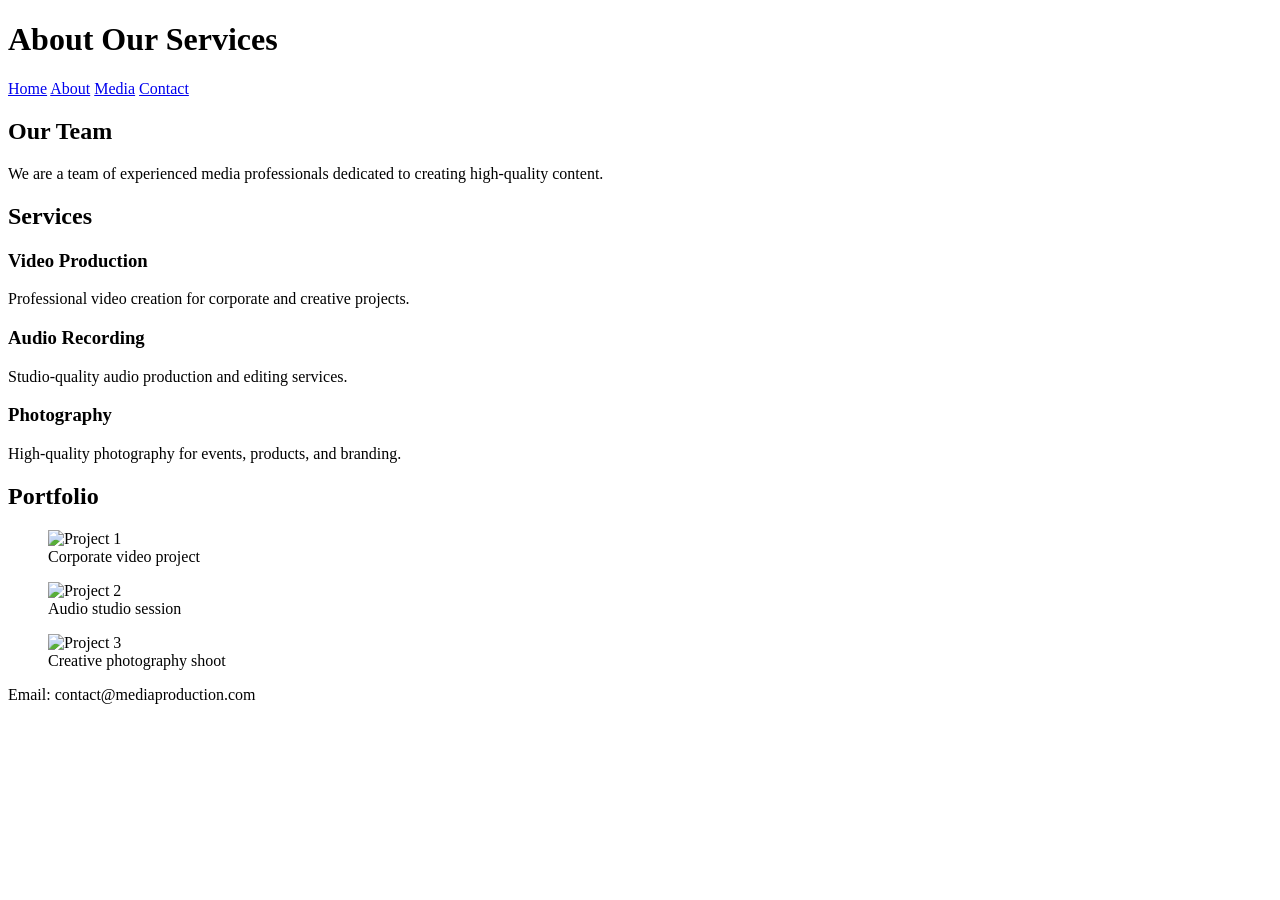
==== about.html @ 88a5a1ab "feat(about): implement semantic structure and add services and portfolio section - Replaced divs wit" ====
<!DOCTYPE html>
<html lang="en">
<head>
    <meta charset="UTF-8">
    <meta name="viewport" content="width=device-width, initial-scale=1.0">
    <meta name="description" content="Learn about our media production team and services.">
    <title>About Us</title>
    <link rel="stylesheet" href="css/styles.css">
</head>
<body>

<header class="top">
    <h1>About Our Services</h1>
    <nav class="nav">
        <a href="index.html">Home</a>
        <a href="about.html">About</a>
        <a href="media.html">Media</a>
        <a href="contact.html">Contact</a>
    </nav>
</header>

<main>

<section>
    <h2>Our Team</h2>
    <p>We are a team of experienced media professionals dedicated to creating high-quality content.</p>
</section>

<section class="services">
    <h2>Services</h2>

    <article>
        <h3>Video Production</h3>
        <p>Professional video creation for corporate and creative projects.</p>
    </article>

    <article>
        <h3>Audio Recording</h3>
        <p>Studio-quality audio production and editing services.</p>
    </article>

    <article>
        <h3>Photography</h3>
        <p>High-quality photography for events, products, and branding.</p>
    </article>
</section>

<section class="portfolio">
    <h2>Portfolio</h2>

    <figure>
        <img src="images/work1.jpg" alt="Project 1">
        <figcaption>Corporate video project</figcaption>
    </figure>

    <figure>
        <img src="images/work2.jpg" alt="Project 2">
        <figcaption>Audio studio session</figcaption>
    </figure>

    <figure>
        <img src="images/work3.jpg" alt="Project 3">
        <figcaption>Creative photography shoot</figcaption>
    </figure>

</section>

</main>

<footer class="bottom">
    <p>Email: contact@mediaproduction.com</p>
</footer>

</body>
</html>
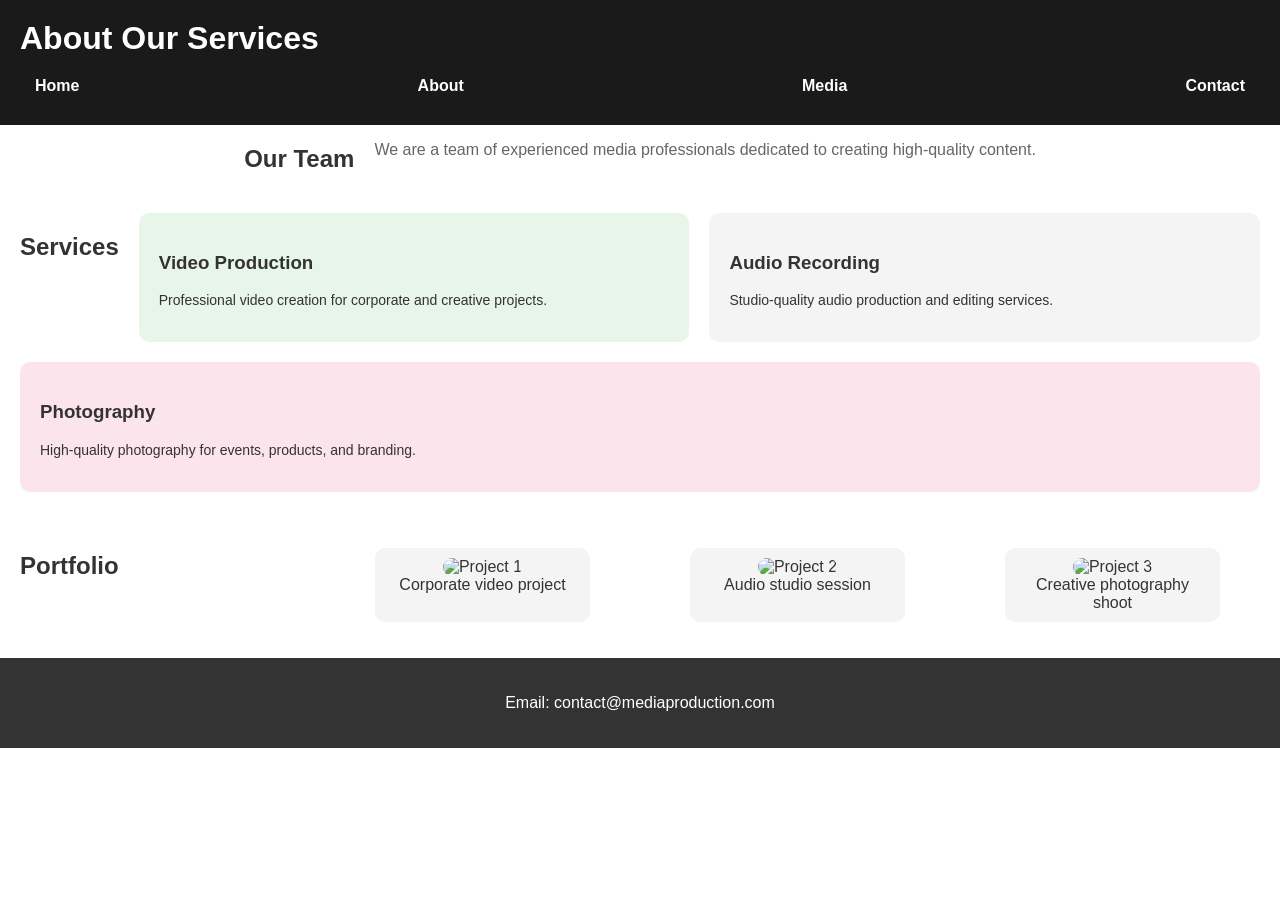
==== commit 4f355a6d: "feat(css): add advanced selectors and pseudo-classes - Implemented multiple selector types (ID, attr" ====
--- a/about.html
+++ b/about.html
@@ -29,17 +29,17 @@
 <section class="services">
     <h2>Services</h2>
 
-    <article>
+    <article class="article-card" >
         <h3>Video Production</h3>
         <p>Professional video creation for corporate and creative projects.</p>
     </article>
 
-    <article>
+    <article class="article-card">
         <h3>Audio Recording</h3>
         <p>Studio-quality audio production and editing services.</p>
     </article>
 
-    <article>
+    <article class="article-card">
         <h3>Photography</h3>
         <p>High-quality photography for events, products, and branding.</p>
     </article>
--- a/css/styles.css
+++ b/css/styles.css
@@ -0,0 +1,244 @@
+/* Basic styles with multiple errors and missing features */
+
+body {
+    font-family: Arial;
+    margin: 0;
+    padding: 0;
+    color: #333;
+}
+
+.top {
+    background-color: #1a1a1a;
+    color: white;
+    padding: 20px;
+}
+
+.top h1 {
+    margin: 0;
+}
+
+#main-heading {
+    text-transform: uppercase;
+}
+
+/* Navigation - not using flexbox, poor styling */
+/* Flexbox Navigation */
+.nav {
+    display: flex;
+    justify-content: space-between;
+    align-items: center;
+    flex-wrap: wrap;
+    margin-top: 10px;
+}
+
+.nav a {
+    color: white;
+    text-decoration: none;
+    padding: 10px 15px;
+}
+
+/* Hover effect (pseudo-class) */
+.nav a:hover {
+    background-color: #007BFF;
+    color: white;
+}
+.nav > a {
+    font-weight: bold;
+}
+
+h2 + p {
+    color: #666;
+}
+
+input[type="text"],
+input[type="email"] {
+    border: 2px solid #ccc;
+}
+
+input:focus, textarea:focus {
+    border-color: blue;
+    outline: none;
+}
+
+/* Services Flexbox Layout */
+.services {
+    display: flex;
+    justify-content: space-between;
+    gap: 20px;
+    flex-wrap: wrap;
+    padding: 20px;
+}
+
+.services article {
+    flex: 1 1 30%;
+    background-color: #f4f4f4;
+    padding: 20px;
+    border-radius: 10px;
+}
+.services article:first-child {
+    background-color: #e3f2fd;
+}
+.services article:last-child {
+    background-color: #fce4ec;
+}
+
+.services article:nth-child(2) {
+    background-color: #e8f5e9;
+}
+.nav a:not(:last-child) {
+    margin-right: 10px;
+}
+
+.services.article-card {
+    border: 2px solid black;
+}
+
+input:valid {
+    border-color: green;
+}
+
+input:invalid {
+    border-color: red;
+}
+
+button:hover {
+    background-color: darkblue;
+    transform: scale(1.05);
+}
+
+button:active {
+    transform: scale(0.95);
+}
+
+.services article p {
+    font-size: 14px;
+}
+/* Video Section Flexbox */
+section video {
+    margin: 10px;
+}
+
+section:first-of-type {
+    display: flex;
+    justify-content: center;
+    gap: 20px;
+    flex-wrap: wrap;
+}
+
+.bottom {
+    display: flex;
+    justify-content: center;
+    align-items: center;
+    flex-direction: column;
+}
+/* Missing: pseudo-classes for hover effects */
+/* Missing: combination selectors */
+/* Missing: advanced selector types (attribute, child, etc) */
+
+.hero {
+    padding: 60px 20px;
+    background-color: lightgray;
+    /* Poor colour contrast */
+    color: #ddd;
+}
+
+/* Missing: flexbox layouts (requirement: 2+ flexbox layouts) */
+/* Missing: CSS Grid layout (requirement: 1+ grid layout) */
+
+.content {
+    padding: 40px 20px;
+}
+
+/* Missing: text effects (shadows, gradients) */
+/* Missing: transforms */
+/* Missing: transitions */
+/* Missing: keyframe animations */
+
+img {
+    max-width: 100%;
+}
+
+/* Video and audio styling missing */
+
+/* Form styling incomplete */
+form input {
+    display: block;
+    margin: 10px 0;
+    padding: 5px;
+}
+
+form button {
+    padding: 10px 20px;
+    background-color: blue;
+    color: white;
+    border: none;
+}
+
+.bottom {
+    background-color: #333;
+    color: white;
+    padding: 20px;
+    text-align: center;
+}
+
+/* Responsive Design */
+@media (max-width: 768px) {
+    
+    .nav {
+        flex-direction: column;
+        align-items: flex-start;
+    }
+
+    .services {
+        flex-direction: column;
+    }
+
+}
+/* Portfolio Grid Layout */
+.portfolio {
+    display: grid;
+    grid-template-columns: repeat(auto-fit, minmax(250px, 1fr));
+    gap: 20px;
+    padding: 20px;
+}
+
+.portfolio figure {
+    background-color: #f4f4f4;
+    padding: 10px;
+    border-radius: 10px;
+    text-align: center;
+}
+/* Testimonials Grid */
+.testimonials {
+    display: grid;
+    grid-template-columns: repeat(2, 1fr);
+    gap: 20px;
+    padding: 20px;
+}
+
+.testimonials figure {
+    background-color: #f9f9f9;
+    padding: 15px;
+    border-radius: 10px;
+}
+@media (max-width: 768px) {
+
+    .testimonials {
+        grid-template-columns: 1fr;
+    }
+
+}
+
+.portfolio img,
+.testimonials img {
+    width: 100%;
+    border-radius: 10px;
+}
+
+
+
+/* Missing: responsive design with media queries */
+/* Missing: advanced layout techniques */
+/* Code quality issues: poor naming, no comments, inconsistent spacing */
+/* Only using 3 selector types (element, class) - needs 5+ */
+/* No pseudo-classes used - needs 5+ */
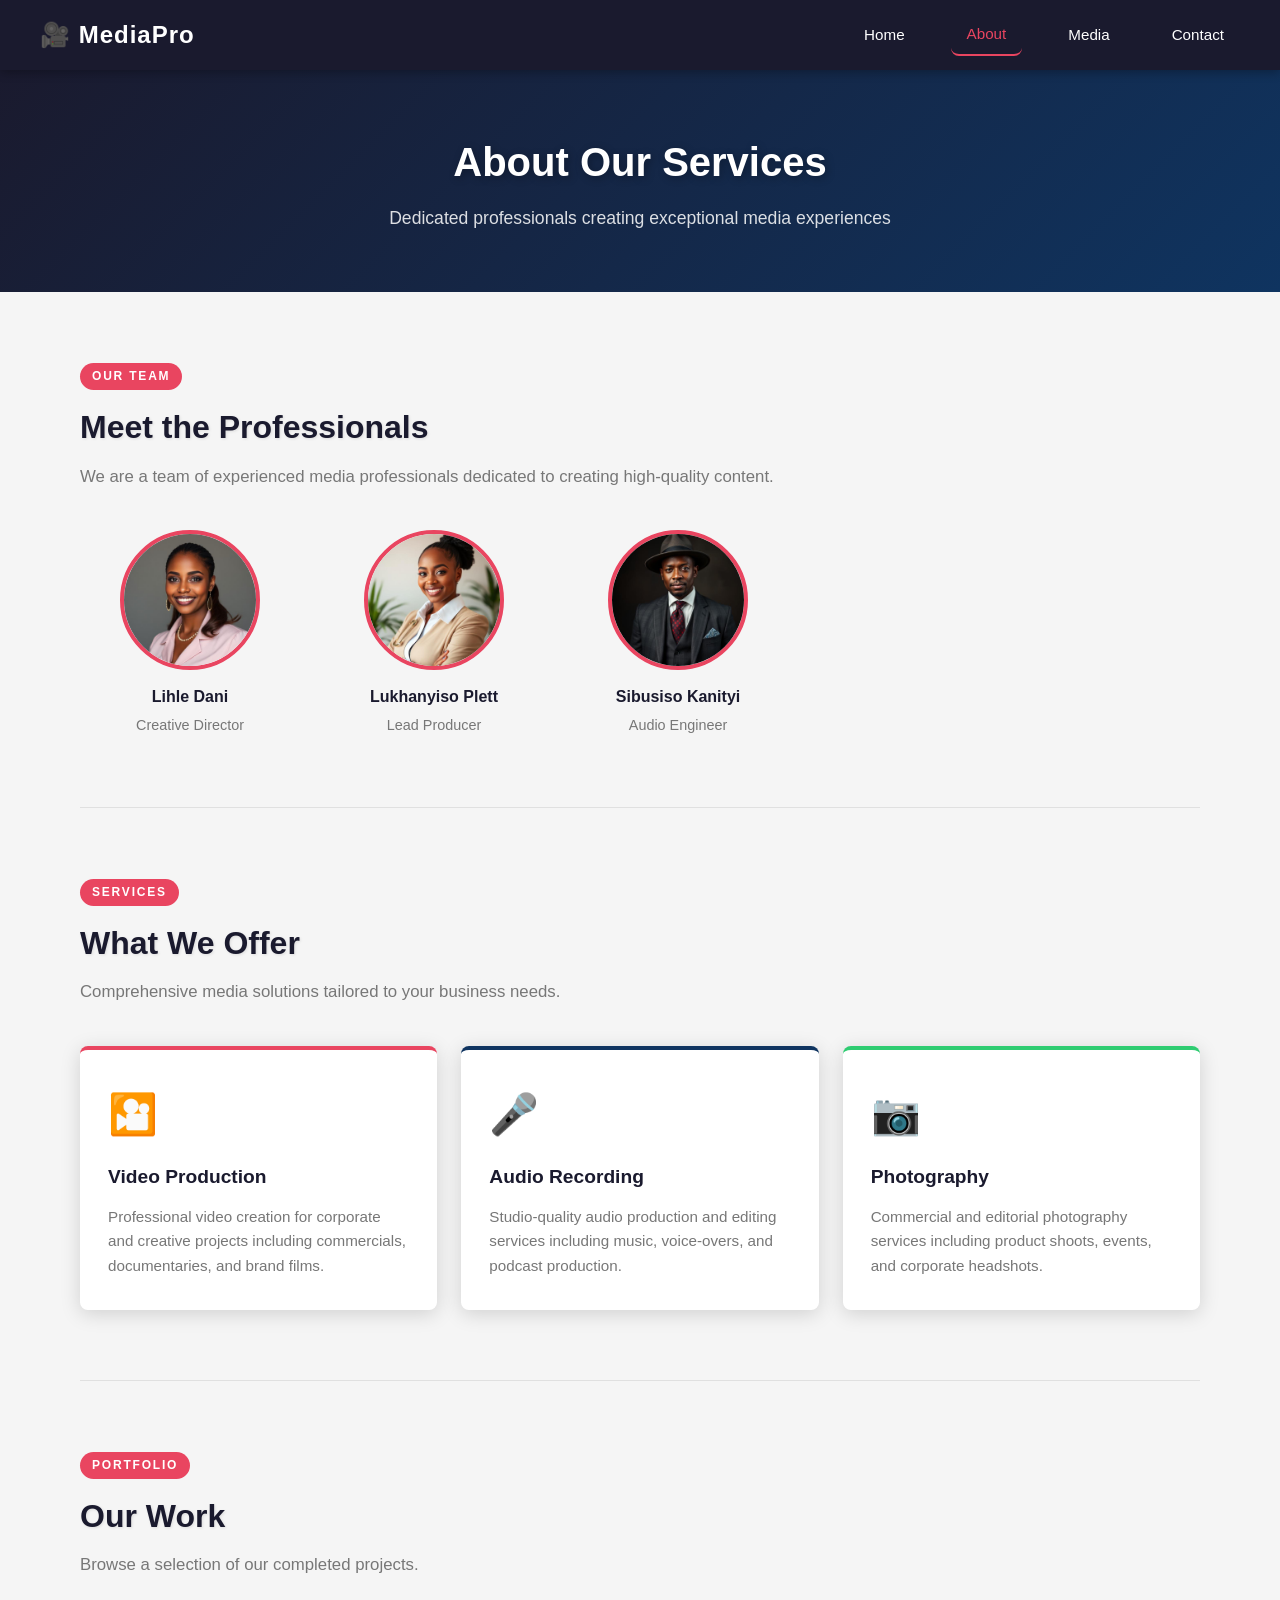
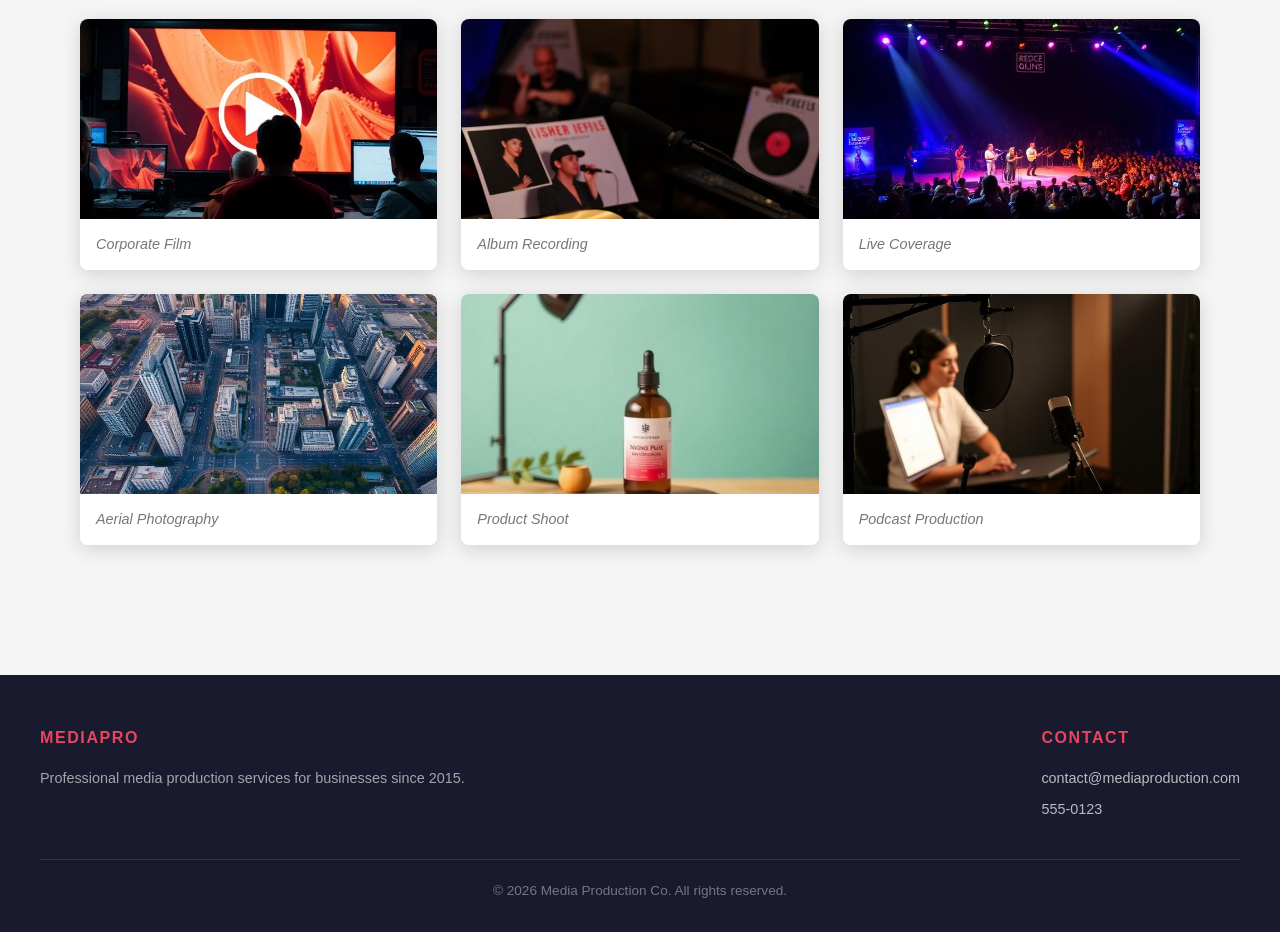
==== commit 592ec61f: "Due to network I could not commit. So I just kept coding while. I have done a lot of things, updatin" ====
--- a/about.html
+++ b/about.html
@@ -3,73 +3,144 @@
 <head>
     <meta charset="UTF-8">
     <meta name="viewport" content="width=device-width, initial-scale=1.0">
-    <meta name="description" content="Learn about our media production team and services.">
-    <title>About Us</title>
+    <meta name="description" content="Meet our team of experienced media professionals and learn about our services.">
+    <meta name="author" content="Media Production Co.">
+    <title>About Us | Media Production Co.</title>
     <link rel="stylesheet" href="css/styles.css">
 </head>
 <body>
 
-<header class="top">
-    <h1>About Our Services</h1>
-    <nav class="nav">
-        <a href="index.html">Home</a>
-        <a href="about.html">About</a>
-        <a href="media.html">Media</a>
-        <a href="contact.html">Contact</a>
-    </nav>
-</header>
+    <header>
+        <div class="header-inner">
+            <a href="index.html" class="logo">&#127909; MediaPro</a>
+            <nav aria-label="Main navigation">
+                <a href="index.html">Home</a>
+                <a href="about.html" class="active">About</a>
+                <a href="media.html">Media</a>
+                <a href="contact.html">Contact</a>
+            </nav>
+        </div>
+    </header>
 
-<main>
+    <div class="page-banner">
+        <h1>About Our Services</h1>
+        <p>Dedicated professionals creating exceptional media experiences</p>
+    </div>
 
-<section>
-    <h2>Our Team</h2>
-    <p>We are a team of experienced media professionals dedicated to creating high-quality content.</p>
-</section>
+    <main>
 
-<section class="services">
-    <h2>Services</h2>
+        <section aria-labelledby="team-heading">
+            <span class="section-label">Our Team</span>
+            <h2 id="team-heading">Meet the Professionals</h2>
+            <p>We are a team of experienced media professionals dedicated to creating high-quality content.</p>
 
-    <article class="article-card" >
-        <h3>Video Production</h3>
-        <p>Professional video creation for corporate and creative projects.</p>
-    </article>
+            <div class="team-flex">
+                <div class="team-card">
+                    <figure>
+                        <img src="images/Lihle Dani.jpeg" alt="Portrait of Lihle Dani, Creative Director">
+                        <figcaption>
+                            <strong>Lihle Dani</strong>
+                            Creative Director
+                        </figcaption>
+                    </figure>
+                </div>
+                <div class="team-card">
+                    <figure>
+                        <img src="images/Lukhanyiso Plett.jpeg" alt="Portrait of Lukhanyi Plett, Lead Producer">
+                        <figcaption>
+                            <strong>Lukhanyiso Plett</strong>
+                            Lead Producer
+                        </figcaption>
+                    </figure>
+                </div>
+                <div class="team-card">
+                    <figure>
+                        <img src="images/Sibusiso Kanityi.jpeg" alt="Portrait of Sibusiso Kanityi, Audio Engineer">
+                        <figcaption>
+                            <strong>Sibusiso Kanityi</strong>
+                            Audio Engineer
+                        </figcaption>
+                    </figure>
+                </div>
+            </div>
+        </section>
 
-    <article class="article-card">
-        <h3>Audio Recording</h3>
-        <p>Studio-quality audio production and editing services.</p>
-    </article>
+        <section aria-labelledby="services-heading">
+            <span class="section-label">Services</span>
+            <h2 id="services-heading">What We Offer</h2>
+            <p>Comprehensive media solutions tailored to your business needs.</p>
 
-    <article class="article-card">
-        <h3>Photography</h3>
-        <p>High-quality photography for events, products, and branding.</p>
-    </article>
-</section>
+            <div class="services-flex">
+                <article class="service-card">
+                    <span class="service-icon">&#127910;</span>
+                    <h3>Video Production</h3>
+                    <p>Professional video creation for corporate and creative projects including commercials, documentaries, and brand films.</p>
+                </article>
+                <article class="service-card">
+                    <span class="service-icon">&#127908;</span>
+                    <h3>Audio Recording</h3>
+                    <p>Studio-quality audio production and editing services including music, voice-overs, and podcast production.</p>
+                </article>
+                <article class="service-card">
+                    <span class="service-icon">&#128247;</span>
+                    <h3>Photography</h3>
+                    <p>Commercial and editorial photography services including product shoots, events, and corporate headshots.</p>
+                </article>
+            </div>
+        </section>
 
-<section class="portfolio">
-    <h2>Portfolio</h2>
+        <section aria-labelledby="portfolio-heading">
+            <span class="section-label">Portfolio</span>
+            <h2 id="portfolio-heading">Our Work</h2>
+            <p>Browse a selection of our completed projects.</p>
 
-    <figure>
-        <img src="images/work1.jpg" alt="Project 1">
-        <figcaption>Corporate video project</figcaption>
-    </figure>
+            <div class="portfolio-grid">
+                <figure>
+                    <img src="images/Corporate video.jpeg" alt="Corporate video production filming on location in an office">
+                    <figcaption>Corporate Film</figcaption>
+                </figure>
+                <figure>
+                    <img src="images/Album.jpeg" alt="Professional recording studio with mixing board">
+                    <figcaption>Album Recording</figcaption>
+                </figure>
+                <figure>
+                    <img src="images/Live event coverage.jpeg" alt="Live event with professional video coverage">
+                    <figcaption>Live Coverage</figcaption>
+                </figure>
+                <figure>
+                    <img src="images/Aerial photography.jpeg" alt="Drone aerial photography of cityscape">
+                    <figcaption>Aerial Photography</figcaption>
+                </figure>
+                <figure>
+                    <img src="images/product shoot.jpeg" alt="Product photography on white studio backdrop">
+                    <figcaption>Product Shoot</figcaption>
+                </figure>
+                <figure>
+                    <img src="images/Podcast.jpeg" alt="Radio host recording podcast in studio">
+                    <figcaption>Podcast Production</figcaption>
+                </figure>
+            </div>
+        </section>
 
-    <figure>
-        <img src="images/work2.jpg" alt="Project 2">
-        <figcaption>Audio studio session</figcaption>
-    </figure>
+    </main>
 
-    <figure>
-        <img src="images/work3.jpg" alt="Project 3">
-        <figcaption>Creative photography shoot</figcaption>
-    </figure>
-
-</section>
-
-</main>
-
-<footer class="bottom">
-    <p>Email: contact@mediaproduction.com</p>
-</footer>
+    <footer>
+        <div class="footer-inner">
+            <div class="footer-col">
+                <h4>MediaPro</h4>
+                <p style="color:rgba(255,255,255,0.6); font-size:0.9rem;">Professional media production services for businesses since 2015.</p>
+            </div>
+            
+            <div class="footer-col">
+                <h4>Contact</h4>
+                <a href="mailto:contact@mediaproduction.com">contact@mediaproduction.com</a>
+                <a href="tel:5550123">555-0123</a>
+            </div>
+        </div>
+        <div class="footer-bottom">
+            <p>&copy; 2026 Media Production Co. All rights reserved.</p>
+        </div>
+    </footer>
 
 </body>
-</html>+</html>
--- a/css/styles.css
+++ b/css/styles.css
@@ -1,244 +1,829 @@
-/* Basic styles with multiple errors and missing features */
-
-body {
-    font-family: Arial;
+*, *::before, *::after {
+    box-sizing: border-box;
     margin: 0;
     padding: 0;
-    color: #333;
-}
-
-.top {
-    background-color: #1a1a1a;
-    color: white;
-    padding: 20px;
-}
-
-.top h1 {
-    margin: 0;
-}
-
-#main-heading {
-    text-transform: uppercase;
-}
-
-/* Navigation - not using flexbox, poor styling */
-/* Flexbox Navigation */
-.nav {
+}
+
+:root {
+    --primary: #1a1a2e;
+    --secondary: #16213e;
+    --accent: #e94560;
+    --accent2: #0f3460;
+    --light: #f5f5f5;
+    --white: #ffffff;
+    --text: #333333;
+    --muted: #777777;
+    --radius: 8px;
+    --shadow: 0 4px 20px rgba(0,0,0,0.15);
+    --transition: 0.3s ease;
+}
+
+html {
+    scroll-behavior: smooth;
+}
+
+body {
+    font-family: 'Segoe UI', Arial, sans-serif;
+    color: var(--text);
+    background-color: var(--light);
+    line-height: 1.6;
+}
+
+img {
+    max-width: 100%;
+    height: auto;
+    display: block;
+}
+
+a {
+    text-decoration: none;
+    color: inherit;
+}
+
+@keyframes fadeIn {
+    0%   { opacity: 0; transform: translateY(30px); }
+    100% { opacity: 1; transform: translateY(0); }
+}
+
+@keyframes pulse {
+    0%   { transform: scale(1); }
+    50%  { transform: scale(1.05); }
+    100% { transform: scale(1); }
+}
+
+@keyframes slideInLeft {
+    0%   { opacity: 0; transform: translateX(-60px); }
+    100% { opacity: 1; transform: translateX(0); }
+}
+
+@keyframes spin {
+    0%   { transform: rotate(0deg); }
+    100% { transform: rotate(360deg); }
+}
+
+@keyframes shimmer {
+    0%   { background-position: -200% center; }
+    100% { background-position: 200% center; }
+}
+
+
+header {
+    background-color: var(--primary);
+    color: var(--white);
+    padding: 0 40px;
+    position: sticky;
+    top: 0;
+    z-index: 100;
+    box-shadow: 0 2px 10px rgba(0,0,0,0.3);
+}
+
+header .header-inner {
     display: flex;
     justify-content: space-between;
     align-items: center;
+    height: 70px;
+    max-width: 1200px;
+    margin: 0 auto;
+}
+
+header .logo {
+    font-size: 1.5rem;
+    font-weight: 700;
+    color: var(--white);
+    letter-spacing: 1px;
+    display: inline-block;
+    transition: transform var(--transition), color var(--transition);
+}
+
+header .logo:hover {
+    color: var(--accent);
+    transform: skew(-3deg);
+}
+
+nav {
+    display: flex;
+    gap: 30px;
+    align-items: center;
     flex-wrap: wrap;
+}
+
+nav a[href] {
+    color: var(--white);
+    font-size: 0.95rem;
+    font-weight: 500;
+    padding: 8px 16px;
+    border-radius: var(--radius);
+    position: relative;
+    transition: color var(--transition), background-color var(--transition);
+}
+
+nav a[href]:hover {
+    color: var(--accent);
+    background-color: rgba(233, 69, 96, 0.1);
+}
+
+nav a[href].active {
+    color: var(--accent);
+    border-bottom: 2px solid var(--accent);
+}
+
+nav a[href]:focus {
+    outline: 2px solid var(--accent);
+    outline-offset: 2px;
+}
+
+
+.hero {
+    background: linear-gradient(135deg, var(--primary) 0%, var(--accent2) 60%, var(--accent) 100%);
+    color: var(--white);
+    padding: 100px 40px;
+    text-align: center;
+    position: relative;
+    overflow: hidden;
+}
+
+.hero::before {
+    content: '';
+    position: absolute;
+    top: -50%;
+    left: -50%;
+    width: 200%;
+    height: 200%;
+    background: radial-gradient(circle, rgba(255,255,255,0.03) 0%, transparent 60%);
+    animation: spin 20s linear infinite;
+}
+
+.hero-content {
+    position: relative;
+    z-index: 1;
+    animation: fadeIn 1s ease forwards;
+    max-width: 800px;
+    margin: 0 auto;
+}
+
+.hero h2 {
+    font-size: 3rem;
+    font-weight: 800;
+    margin-bottom: 20px;
+    background: linear-gradient(90deg, #ffffff, #e94560, #ffffff);
+    background-size: 200% auto;
+    -webkit-background-clip: text;
+    -webkit-text-fill-color: transparent;
+    background-clip: text;
+    animation: shimmer 3s linear infinite;
+}
+
+.hero p {
+    font-size: 1.2rem;
+    opacity: 0.9;
+    margin-bottom: 30px;
+}
+
+.btn {
+    display: inline-block;
+    padding: 14px 36px;
+    background-color: var(--accent);
+    color: var(--white);
+    border-radius: 50px;
+    font-weight: 600;
+    font-size: 1rem;
+    transition: background-color var(--transition), transform var(--transition), box-shadow var(--transition);
+    box-shadow: 0 4px 15px rgba(233, 69, 96, 0.4);
+}
+
+.btn:hover {
+    background-color: #c73652;
+    transform: scale(1.05);
+    box-shadow: 0 6px 20px rgba(233, 69, 96, 0.6);
+}
+
+.btn:focus {
+    outline: 3px solid rgba(233,69,96,0.5);
+    outline-offset: 3px;
+}
+
+
+main {
+    max-width: 1200px;
+    margin: 0 auto;
+    padding: 0 40px;
+}
+
+section {
+    padding: 70px 0;
+    border-bottom: 1px solid #e0e0e0;
+}
+
+section:last-child {
+    border-bottom: none;
+}
+
+section h2 {
+    font-size: 2rem;
+    color: var(--primary);
+    margin-bottom: 10px;
+    text-shadow: 1px 1px 3px rgba(0,0,0,0.1);
+}
+
+section h2 + p {
+    color: var(--muted);
+    margin-bottom: 40px;
+    font-size: 1.05rem;
+}
+
+.section-label {
+    display: inline-block;
+    background-color: var(--accent);
+    color: var(--white);
+    font-size: 0.75rem;
+    font-weight: 700;
+    letter-spacing: 0.15em;
+    text-transform: uppercase;
+    padding: 4px 12px;
+    border-radius: 50px;
+    margin-bottom: 12px;
+}
+
+
+.services-flex {
+    display: flex;
+    flex-wrap: wrap;
+    gap: 24px;
+    justify-content: space-between;
+    align-items: stretch;
+}
+
+.service-card {
+    flex: 1 1 280px;
+    background: var(--white);
+    border-radius: var(--radius);
+    padding: 32px 28px;
+    box-shadow: var(--shadow);
+    border-top: 4px solid var(--accent);
+    animation: fadeIn 0.8s ease forwards;
+    transition: transform var(--transition), box-shadow var(--transition);
+}
+
+.service-card:hover {
+    transform: translateY(-8px);
+    box-shadow: 0 12px 30px rgba(0,0,0,0.2);
+}
+
+.service-card:nth-child(2) {
+    border-top-color: var(--accent2);
+    animation-delay: 0.2s;
+}
+
+.service-card:nth-child(3) {
+    border-top-color: #2ecc71;
+    animation-delay: 0.4s;
+}
+
+.service-card h3 {
+    font-size: 1.2rem;
+    color: var(--primary);
+    margin-bottom: 12px;
+}
+
+.service-card p {
+    color: var(--muted);
+    font-size: 0.95rem;
+}
+
+.service-icon {
+    font-size: 2.5rem;
+    margin-bottom: 16px;
+    display: inline-block;
+    transition: transform var(--transition);
+}
+
+.service-card:hover .service-icon {
+    transform: rotate(10deg) scale(1.2);
+}
+
+
+.portfolio-grid {
+    display: grid;
+    grid-template-columns: repeat(auto-fit, minmax(280px, 1fr));
+    grid-gap: 24px;
+    margin-top: 20px;
+}
+
+.portfolio-grid figure {
+    margin: 0;
+    border-radius: var(--radius);
+    overflow: hidden;
+    box-shadow: var(--shadow);
+    background: var(--white);
+    transition: transform var(--transition), box-shadow var(--transition);
+}
+
+.portfolio-grid figure:hover {
+    transform: scale(1.02);
+    box-shadow: 0 10px 30px rgba(0,0,0,0.25);
+}
+
+.portfolio-grid figure img {
+    width: 100%;
+    height: 200px;
+    object-fit: cover;
+    transition: transform var(--transition);
+}
+
+.portfolio-grid figure:hover img {
+    transform: scale(1.08);
+}
+
+.portfolio-grid figcaption {
+    padding: 14px 16px;
+    font-size: 0.9rem;
+    color: var(--muted);
+    font-style: italic;
+    background: var(--white);
+}
+
+
+.testimonials-grid {
+    display: grid;
+    grid-template-columns: repeat(auto-fit, minmax(300px, 1fr));
+    grid-gap: 24px;
+}
+
+.testimonial-item figure {
+    margin: 0;
+    background: var(--white);
+    border-radius: var(--radius);
+    overflow: hidden;
+    box-shadow: var(--shadow);
+    text-align: center;
+    padding-bottom: 20px;
+    transition: transform var(--transition);
+}
+
+.testimonial-item figure:hover {
+    transform: translateY(-5px);
+}
+
+.testimonial-item figure img {
+    width: 100%;
+    height: 220px;
+    object-fit: cover;
+}
+
+.testimonial-item figcaption {
+    padding: 16px;
+    font-size: 0.95rem;
+    color: var(--muted);
+    font-style: italic;
+}
+
+.testimonial-item figcaption strong {
+    display: block;
+    color: var(--primary);
+    font-style: normal;
+    margin-top: 8px;
+}
+
+
+.video-flex {
+    display: flex;
+    flex-wrap: wrap;
+    gap: 24px;
+    justify-content: center;
+    align-items: flex-start;
+}
+
+.video-flex > * {
+    flex: 1 1 400px;
+}
+
+.video-wrapper {
+    background: #000;
+    border-radius: var(--radius);
+    overflow: hidden;
+    box-shadow: var(--shadow);
+}
+
+.video-wrapper video {
+    width: 100%;
+    display: block;
+}
+
+
+.audio-player {
+    background: var(--white);
+    border-radius: var(--radius);
+    padding: 30px;
+    box-shadow: var(--shadow);
+    max-width: 600px;
+}
+
+.audio-player p {
+    margin-bottom: 16px;
+    color: var(--muted);
+}
+
+.audio-player audio {
+    width: 100%;
+}
+
+
+.map-wrapper {
+    border-radius: var(--radius);
+    overflow: hidden;
+    box-shadow: var(--shadow);
+}
+
+.map-wrapper iframe {
+    width: 100%;
+    height: 400px;
+    border: none;
+    display: block;
+}
+
+
+.contact-form {
+    background: var(--white);
+    border-radius: var(--radius);
+    padding: 50px;
+    box-shadow: var(--shadow);
+    max-width: 750px;
+    margin: 0 auto;
+    animation: slideInLeft 0.8s ease forwards;
+}
+
+fieldset {
+    border: 2px solid #e0e0e0;
+    border-radius: var(--radius);
+    padding: 24px;
+    margin-bottom: 28px;
+    transition: border-color var(--transition);
+}
+
+fieldset:focus-within {
+    border-color: var(--accent);
+}
+
+legend {
+    font-weight: 700;
+    color: var(--primary);
+    font-size: 1rem;
+    padding: 0 10px;
+    text-transform: uppercase;
+    letter-spacing: 0.1em;
+    font-size: 0.85rem;
+}
+
+.form-group {
+    margin-bottom: 20px;
+}
+
+.form-group > label {
+    display: block;
+    font-weight: 600;
+    margin-bottom: 6px;
+    color: var(--primary);
+    font-size: 0.9rem;
+}
+
+input[required]::placeholder,
+textarea[required]::placeholder {
+    color: #aaa;
+}
+
+input[type="text"],
+input[type="email"],
+input[type="tel"],
+input[type="url"],
+input[type="date"],
+input[type="number"],
+select,
+textarea {
+    width: 100%;
+    padding: 12px 16px;
+    border: 2px solid #ddd;
+    border-radius: var(--radius);
+    font-size: 0.95rem;
+    font-family: inherit;
+    color: var(--text);
+    background: #fafafa;
+    transition: border-color var(--transition), box-shadow var(--transition), background var(--transition);
+}
+
+input[type="text"]:focus,
+input[type="email"]:focus,
+input[type="tel"]:focus,
+input[type="url"]:focus,
+input[type="date"]:focus,
+input[type="number"]:focus,
+select:focus,
+textarea:focus {
+    outline: none;
+    border-color: var(--accent);
+    box-shadow: 0 0 0 3px rgba(233,69,96,0.15);
+    background: var(--white);
+}
+
+input:valid {
+    border-color: #2ecc71;
+}
+
+input:invalid:not(:placeholder-shown) {
+    border-color: var(--accent);
+}
+
+textarea {
+    resize: vertical;
+    min-height: 120px;
+}
+
+select {
+    cursor: pointer;
+    appearance: none;
+    background-image: url("data:image/svg+xml,%3Csvg xmlns='http://www.w3.org/2000/svg' width='12' height='8' viewBox='0 0 12 8'%3E%3Cpath fill='%23333' d='M6 8L0 0h12z'/%3E%3C/svg%3E");
+    background-repeat: no-repeat;
+    background-position: right 16px center;
+    padding-right: 40px;
+}
+
+.radio-group,
+.checkbox-group {
+    display: flex;
+    flex-direction: column;
+    gap: 10px;
+    margin-top: 8px;
+}
+
+.radio-group label,
+.checkbox-group label {
+    display: flex;
+    align-items: center;
+    gap: 10px;
+    font-weight: 400;
+    cursor: pointer;
+    padding: 8px 12px;
+    border-radius: var(--radius);
+    transition: background-color var(--transition);
+}
+
+.radio-group label:hover,
+.checkbox-group label:hover {
+    background-color: rgba(233,69,96,0.06);
+}
+
+input[type="radio"],
+input[type="checkbox"] {
+    width: 18px;
+    height: 18px;
+    accent-color: var(--accent);
+    cursor: pointer;
+}
+
+.submit-btn {
+    width: 100%;
+    padding: 16px;
+    background: linear-gradient(135deg, var(--accent), var(--accent2));
+    color: var(--white);
+    border: none;
+    border-radius: 50px;
+    font-size: 1.1rem;
+    font-weight: 700;
+    cursor: pointer;
+    letter-spacing: 0.05em;
+    text-transform: uppercase;
+    transition: transform var(--transition), box-shadow var(--transition);
+    box-shadow: 0 4px 15px rgba(233,69,96,0.35);
+    /* Animation: pulse */
+    animation: pulse 2s ease infinite;
+}
+
+.submit-btn:hover {
+    transform: translateY(-3px);
+    box-shadow: 0 8px 25px rgba(233,69,96,0.5);
+    animation-play-state: paused;
+}
+
+.submit-btn:focus {
+    outline: 3px solid rgba(233,69,96,0.5);
+    outline-offset: 3px;
+}
+
+
+footer {
+    background-color: var(--primary);
+    color: var(--white);
+    padding: 50px 40px 30px;
+    margin-top: 60px;
+}
+
+.footer-inner {
+    max-width: 1200px;
+    margin: 0 auto;
+    display: flex;
+    flex-wrap: wrap;
+    justify-content: space-between;
+    gap: 30px;
+    padding-bottom: 30px;
+    border-bottom: 1px solid rgba(255,255,255,0.1);
+}
+
+.footer-col h4 {
+    font-size: 1rem;
+    text-transform: uppercase;
+    letter-spacing: 0.1em;
+    color: var(--accent);
+    margin-bottom: 16px;
+}
+
+footer a {
+    color: rgba(255,255,255,0.7);
+    display: block;
+    margin-bottom: 8px;
+    font-size: 0.9rem;
+    transition: color var(--transition), transform var(--transition);
+}
+
+footer a:hover {
+    color: var(--accent);
+    transform: translateX(4px);
+}
+
+.footer-bottom {
+    max-width: 1200px;
+    margin: 20px auto 0;
+    text-align: center;
+    font-size: 0.85rem;
+    color: rgba(255,255,255,0.4);
+}
+
+
+.team-flex {
+    display: flex;
+    flex-wrap: wrap;
+    gap: 24px;
+    justify-content: flex-start;
+    align-items: flex-start;
+}
+
+.team-card {
+    flex: 0 1 220px;
+    text-align: center;
+    transition: transform var(--transition);
+}
+
+.team-card:hover {
+    transform: translateY(-6px);
+}
+
+.team-card figure {
+    margin: 0;
+}
+
+.team-card figure img {
+    width: 140px;
+    height: 140px;
+    border-radius: 50%;
+    object-fit: cover;
+    border: 4px solid var(--accent);
+    margin: 0 auto 14px;
+    transition: transform var(--transition), box-shadow var(--transition);
+}
+
+.team-card figure:hover img {
+    transform: scale(1.08);
+    box-shadow: 0 8px 20px rgba(233,69,96,0.4);
+}
+
+.team-card figcaption {
+    font-size: 0.9rem;
+    color: var(--muted);
+}
+
+.team-card figcaption strong {
+    display: block;
+    color: var(--primary);
+    font-size: 1rem;
+    font-style: normal;
+    margin-bottom: 4px;
+}
+
+.page-banner {
+    background: linear-gradient(135deg, var(--primary), var(--accent2));
+    color: var(--white);
+    padding: 60px 40px;
+    text-align: center;
+}
+
+.page-banner h1 {
+    font-size: 2.5rem;
+    font-weight: 800;
+    margin-bottom: 10px;
+    text-shadow: 2px 2px 8px rgba(0,0,0,0.3);
+}
+
+.page-banner p {
+    font-size: 1.1rem;
+    opacity: 0.85;
+}
+
+
+.text-center { text-align: center; }
+.mt-20 { margin-top: 20px; }
+
+@media (max-width: 900px) {
+    header .header-inner {
+        flex-direction: column;
+        height: auto;
+        padding: 16px 0;
+        gap: 12px;
+    }
+
+    nav {
+        gap: 10px;
+        justify-content: center;
+    }
+
+    .hero h2 {
+        font-size: 2rem;
+    }
+
+    .contact-form {
+        padding: 30px 20px;
+    }
+
+    main {
+        padding: 0 20px;
+    }
+
+    header {
+        padding: 0 20px;
+    }
+}
+
+@media (max-width: 600px) {
+    .hero {
+        padding: 60px 20px;
+    }
+
+    .hero h2 {
+        font-size: 1.6rem;
+    }
+
+    .services-flex {
+        flex-direction: column;
+    }
+
+    .video-flex {
+        flex-direction: column;
+    }
+
+    .footer-inner {
+        flex-direction: column;
+    }
+
+    .portfolio-grid {
+        grid-template-columns: 1fr;
+    }
+
+    .testimonials-grid {
+        grid-template-columns: 1fr;
+    }
+
+   .menu-icon {
+    display: block;
+   }
+
+   .nav {
+    display: none;
+    flex-direction: column;
+    width: 100%;
+    background-color: var(--primary);
     margin-top: 10px;
-}
-
-.nav a {
-    color: white;
-    text-decoration: none;
-    padding: 10px 15px;
-}
-
-/* Hover effect (pseudo-class) */
-.nav a:hover {
-    background-color: #007BFF;
-    color: white;
-}
-.nav > a {
-    font-weight: bold;
-}
-
-h2 + p {
-    color: #666;
-}
-
-input[type="text"],
-input[type="email"] {
-    border: 2px solid #ccc;
-}
-
-input:focus, textarea:focus {
-    border-color: blue;
-    outline: none;
-}
-
-/* Services Flexbox Layout */
-.services {
+   }
+
+   #menu-toggle:checked + .menu-icon + nav {
     display: flex;
-    justify-content: space-between;
-    gap: 20px;
-    flex-wrap: wrap;
-    padding: 20px;
-}
-
-.services article {
-    flex: 1 1 30%;
-    background-color: #f4f4f4;
-    padding: 20px;
-    border-radius: 10px;
-}
-.services article:first-child {
-    background-color: #e3f2fd;
-}
-.services article:last-child {
-    background-color: #fce4ec;
-}
-
-.services article:nth-child(2) {
-    background-color: #e8f5e9;
-}
-.nav a:not(:last-child) {
-    margin-right: 10px;
-}
-
-.services.article-card {
-    border: 2px solid black;
-}
-
-input:valid {
-    border-color: green;
-}
-
-input:invalid {
-    border-color: red;
-}
-
-button:hover {
-    background-color: darkblue;
-    transform: scale(1.05);
-}
-
-button:active {
-    transform: scale(0.95);
-}
-
-.services article p {
-    font-size: 14px;
-}
-/* Video Section Flexbox */
-section video {
-    margin: 10px;
-}
-
-section:first-of-type {
-    display: flex;
-    justify-content: center;
-    gap: 20px;
-    flex-wrap: wrap;
-}
-
-.bottom {
-    display: flex;
-    justify-content: center;
-    align-items: center;
-    flex-direction: column;
-}
-/* Missing: pseudo-classes for hover effects */
-/* Missing: combination selectors */
-/* Missing: advanced selector types (attribute, child, etc) */
-
-.hero {
-    padding: 60px 20px;
-    background-color: lightgray;
-    /* Poor colour contrast */
-    color: #ddd;
-}
-
-/* Missing: flexbox layouts (requirement: 2+ flexbox layouts) */
-/* Missing: CSS Grid layout (requirement: 1+ grid layout) */
-
-.content {
-    padding: 40px 20px;
-}
-
-/* Missing: text effects (shadows, gradients) */
-/* Missing: transforms */
-/* Missing: transitions */
-/* Missing: keyframe animations */
-
-img {
-    max-width: 100%;
-}
-
-/* Video and audio styling missing */
-
-/* Form styling incomplete */
-form input {
-    display: block;
-    margin: 10px 0;
-    padding: 5px;
-}
-
-form button {
-    padding: 10px 20px;
-    background-color: blue;
-    color: white;
-    border: none;
-}
-
-.bottom {
-    background-color: #333;
-    color: white;
-    padding: 20px;
-    text-align: center;
-}
-
-/* Responsive Design */
-@media (max-width: 768px) {
-    
-    .nav {
-        flex-direction: column;
-        align-items: flex-start;
-    }
-
-    .services {
-        flex-direction: column;
-    }
-
-}
-/* Portfolio Grid Layout */
-.portfolio {
-    display: grid;
-    grid-template-columns: repeat(auto-fit, minmax(250px, 1fr));
-    gap: 20px;
-    padding: 20px;
-}
-
-.portfolio figure {
-    background-color: #f4f4f4;
-    padding: 10px;
-    border-radius: 10px;
-    text-align: center;
-}
-/* Testimonials Grid */
-.testimonials {
-    display: grid;
-    grid-template-columns: repeat(2, 1fr);
-    gap: 20px;
-    padding: 20px;
-}
-
-.testimonials figure {
-    background-color: #f9f9f9;
-    padding: 15px;
-    border-radius: 10px;
-}
-@media (max-width: 768px) {
-
-    .testimonials {
-        grid-template-columns: 1fr;
-    }
-
-}
-
-.portfolio img,
-.testimonials img {
+   }
+
+   .nav a[href] {
     width: 100%;
-    border-radius: 10px;
-}
-
-
-
-/* Missing: responsive design with media queries */
-/* Missing: advanced layout techniques */
-/* Code quality issues: poor naming, no comments, inconsistent spacing */
-/* Only using 3 selector types (element, class) - needs 5+ */
-/* No pseudo-classes used - needs 5+ */
+    padding: 12px;
+    border-top: 1px solid rgba(255,255,255,0.1);
+   }
+}
+
+
+.hero h2 {
+    -webkit-background-clip: text;
+    -webkit-text-fill-color: transparent;
+}
+
+.btn,
+.submit-btn {
+    -webkit-appearance: none;
+}
+
+select {
+    -webkit-appearance: none;
+    -moz-appearance: none;
+}
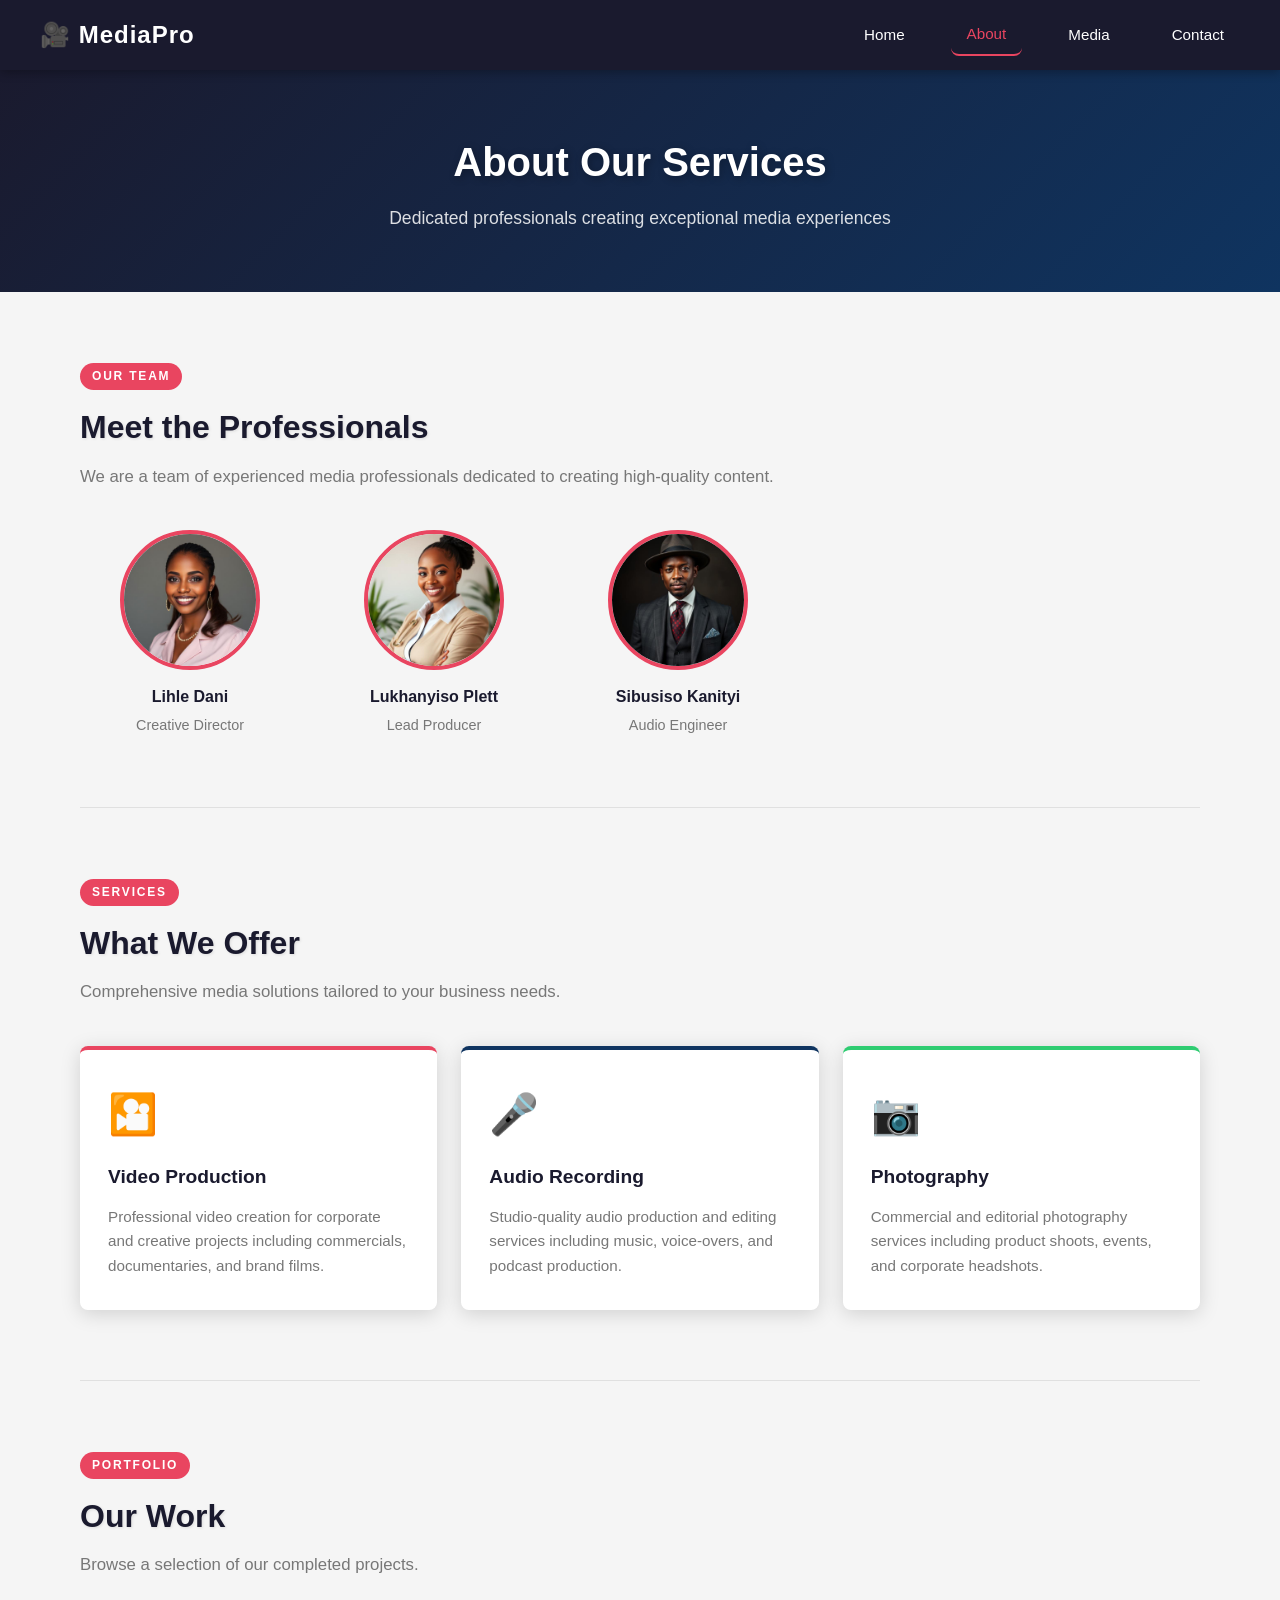
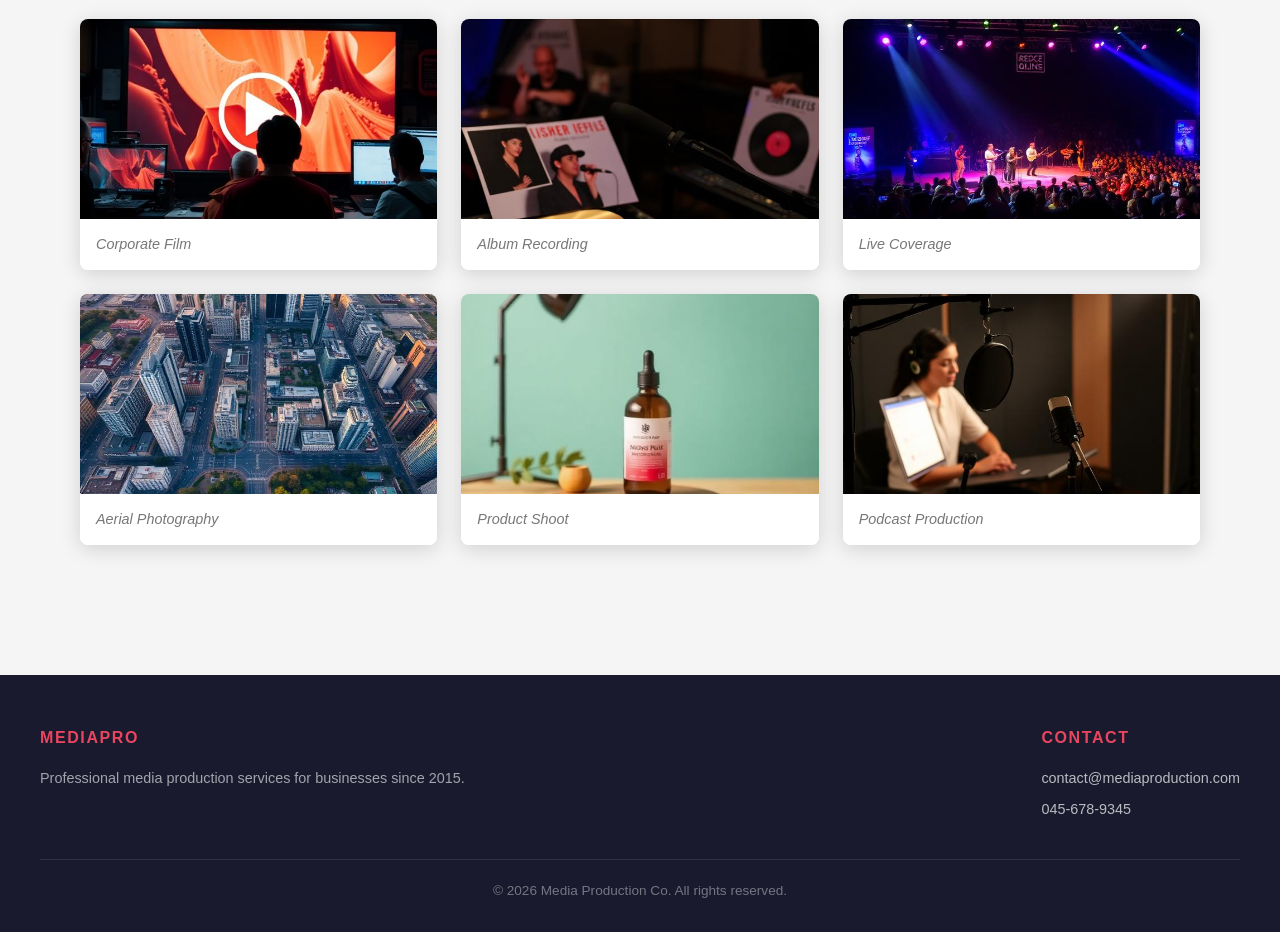
==== commit 2cf12a8a: "Fixed the duplicated required on Full name" ====
--- a/about.html
+++ b/about.html
@@ -134,7 +134,7 @@
             <div class="footer-col">
                 <h4>Contact</h4>
                 <a href="mailto:contact@mediaproduction.com">contact@mediaproduction.com</a>
-                <a href="tel:5550123">555-0123</a>
+                <a href="tel:045-678-9345">045-678-9345</a>
             </div>
         </div>
         <div class="footer-bottom">
--- a/css/styles.css
+++ b/css/styles.css
@@ -780,19 +780,21 @@
     .footer-inner {
         flex-direction: column;
     }
-
+/* Show as grid layout*/
     .portfolio-grid {
         grid-template-columns: 1fr;
     }
-
+/* Show as grid layout*/
     .testimonials-grid {
         grid-template-columns: 1fr;
     }
 
+/* Show burger icon */
    .menu-icon {
     display: block;
    }
 
+/* Hide nav by default */
    .nav {
     display: none;
     flex-direction: column;
@@ -801,11 +803,13 @@
     margin-top: 10px;
    }
 
+/* Show nav when checked */
    #menu-toggle:checked + .menu-icon + nav {
     display: flex;
    }
 
-   .nav a[href] {
+/* Style links */
+   nav a[href] {
     width: 100%;
     padding: 12px;
     border-top: 1px solid rgba(255,255,255,0.1);
